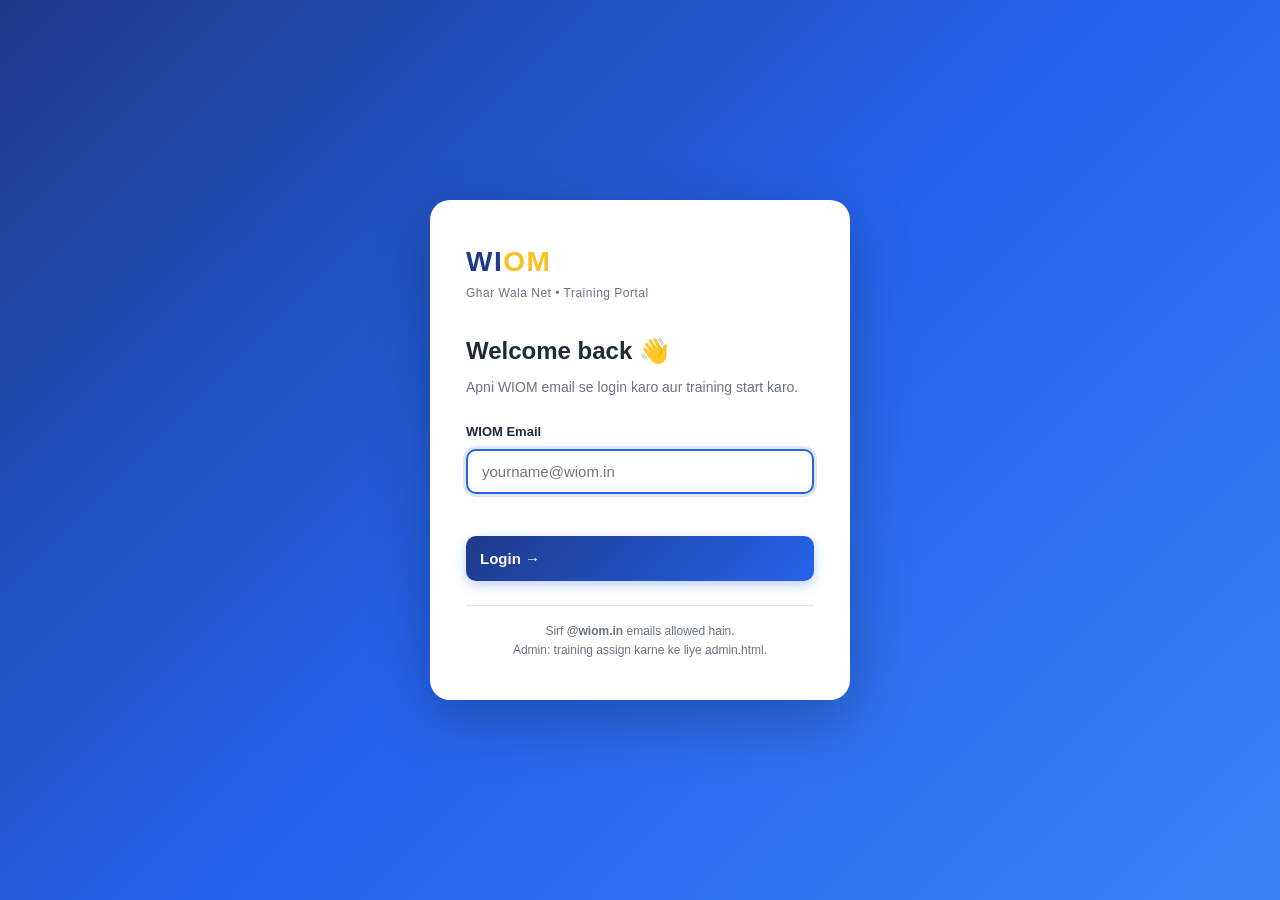
==== index.html @ 7b94e431 "Initial commit: WIOM Refresher Training portal Features: - Email-based login with auto-register via " ====
<!DOCTYPE html>
<html lang="en">
<head>
  <meta charset="UTF-8" />
  <meta name="viewport" content="width=device-width, initial-scale=1.0" />
  <title>WIOM Training — Ghar Wala Net</title>
  <link rel="stylesheet" href="css/style.css" />
  <link rel="stylesheet" href="css/auth.css" />
</head>
<body>

  <header class="topbar">
    <div>
      <div class="logo">WI<span>OM</span></div>
      <div class="tagline">Ghar Wala Net • Agent Training Portal</div>
    </div>
    <a href="#progress" class="nav-link" id="resetLink">Reset Progress</a>
  </header>

  <section class="hero">
    <div class="greeting" id="greeting">Namaste 👋</div>
    <h1>Aaj Ki Training</h1>
    <div class="date" id="todayDate">—</div>
    <div class="today-banner">
      Aaj aapko complete karni hai <strong id="todayCount">0</strong> categories
    </div>
  </section>

  <main class="container">

    <!-- WIOM Intro placeholders — content baad me bharenge -->
    <section class="intro-strip">
      <div class="intro-card">
        <h3>WIOM Kya Hai?</h3>
        <p id="introText">Loading...</p>
      </div>
      <div class="intro-card">
        <h3>Market Problem</h3>
        <p id="problemText">Loading...</p>
      </div>
      <div class="intro-card">
        <h3>Hamara Yogdan</h3>
        <p id="contributionText">Loading...</p>
      </div>
    </section>

    <!-- Today's Plan -->
    <section style="margin-bottom: 32px;">
      <div class="section-heading">
        <h2>📋 Aaj Ka Plan</h2>
        <span class="subtitle">Niche se select karo kis category ki training karni hai</span>
      </div>
      <div class="category-grid" id="todayGrid"></div>
    </section>

    <!-- All Categories -->
    <section>
      <div class="section-heading">
        <h2>🎯 Saari Categories</h2>
        <span class="subtitle">Practice ke liye koi bhi category select kar sakte ho</span>
      </div>
      <div class="category-grid" id="allGrid"></div>
    </section>

  </main>

  <div class="footer">
    WIOM Training Portal • v1.0 (Local Preview)
  </div>

  <script src="js/auth.js"></script>
  <script src="js/data.js"></script>
  <script src="js/app.js"></script>
</body>
</html>
---- css/style.css ----
/* WIOM Training — Modern, vibrant, agent-friendly */

* { margin: 0; padding: 0; box-sizing: border-box; }

body {
  font-family: 'Segoe UI', Tahoma, sans-serif;
  background: #F4F6FB;
  color: #1F2937;
  min-height: 100vh;
  line-height: 1.6;
}

/* HEADER */
.topbar {
  background: linear-gradient(135deg, #1E3A8A 0%, #2563EB 100%);
  color: white;
  padding: 18px 32px;
  display: flex;
  justify-content: space-between;
  align-items: center;
  box-shadow: 0 4px 12px rgba(30, 58, 138, 0.15);
}
.topbar .logo {
  font-size: 22px;
  font-weight: 700;
  letter-spacing: 1px;
}
.topbar .logo span { color: #FBBF24; }
.topbar .tagline {
  font-size: 13px;
  opacity: 0.9;
}
.topbar .nav-link {
  color: white;
  text-decoration: none;
  padding: 8px 16px;
  border-radius: 8px;
  background: rgba(255, 255, 255, 0.1);
  transition: background 0.2s;
}
.topbar .nav-link:hover { background: rgba(255, 255, 255, 0.2); }

/* HERO */
.hero {
  background: linear-gradient(135deg, #1E3A8A 0%, #2563EB 50%, #3B82F6 100%);
  color: white;
  padding: 50px 32px 80px;
  text-align: center;
  position: relative;
  overflow: hidden;
}
.hero::after {
  content: '';
  position: absolute;
  bottom: -1px;
  left: 0;
  right: 0;
  height: 40px;
  background: #F4F6FB;
  clip-path: polygon(0 100%, 100% 100%, 100% 40%, 0 100%);
}
.hero h1 {
  font-size: 36px;
  font-weight: 700;
  margin-bottom: 12px;
}
.hero .greeting {
  font-size: 18px;
  opacity: 0.95;
  margin-bottom: 8px;
}
.hero .date {
  font-size: 14px;
  opacity: 0.85;
  margin-bottom: 24px;
}
.hero .today-banner {
  display: inline-block;
  background: rgba(255, 255, 255, 0.15);
  border: 1px solid rgba(255, 255, 255, 0.3);
  padding: 14px 28px;
  border-radius: 50px;
  font-size: 16px;
  backdrop-filter: blur(8px);
}
.hero .today-banner strong { color: #FBBF24; font-size: 22px; }

/* CONTAINER */
.container {
  max-width: 1200px;
  margin: 0 auto;
  padding: 32px;
}

/* INTRO STRIP */
.intro-strip {
  display: grid;
  grid-template-columns: repeat(3, 1fr);
  gap: 16px;
  margin-bottom: 40px;
  margin-top: -40px;
  position: relative;
  z-index: 2;
}
.intro-card {
  background: white;
  padding: 24px;
  border-radius: 16px;
  box-shadow: 0 4px 20px rgba(0, 0, 0, 0.06);
  border-top: 4px solid #2563EB;
}
.intro-card:nth-child(2) { border-top-color: #F59E0B; }
.intro-card:nth-child(3) { border-top-color: #10B981; }
.intro-card h3 {
  font-size: 14px;
  font-weight: 600;
  color: #6B7280;
  text-transform: uppercase;
  letter-spacing: 0.5px;
  margin-bottom: 8px;
}
.intro-card p {
  font-size: 15px;
  color: #1F2937;
  white-space: pre-line;
}

/* SECTION HEADING */
.section-heading {
  display: flex;
  justify-content: space-between;
  align-items: center;
  margin-bottom: 20px;
}
.section-heading h2 {
  font-size: 24px;
  color: #1E3A8A;
}
.section-heading .subtitle {
  font-size: 14px;
  color: #6B7280;
}

/* CATEGORY GRID */
.category-grid {
  display: grid;
  grid-template-columns: repeat(auto-fill, minmax(300px, 1fr));
  gap: 20px;
}
.category-card {
  background: white;
  border-radius: 16px;
  overflow: hidden;
  box-shadow: 0 4px 20px rgba(0, 0, 0, 0.06);
  transition: transform 0.2s, box-shadow 0.2s;
  cursor: pointer;
  display: flex;
  flex-direction: column;
}
.category-card:hover {
  transform: translateY(-4px);
  box-shadow: 0 12px 32px rgba(0, 0, 0, 0.1);
}
.category-card .card-banner {
  height: 100px;
  display: flex;
  align-items: center;
  justify-content: center;
  font-size: 48px;
}
.category-card .card-body {
  padding: 20px;
  flex: 1;
  display: flex;
  flex-direction: column;
}
.category-card .level-badge {
  display: inline-block;
  background: #EFF6FF;
  color: #2563EB;
  font-size: 11px;
  font-weight: 700;
  padding: 4px 10px;
  border-radius: 50px;
  margin-bottom: 10px;
  width: fit-content;
}
.category-card h3 {
  font-size: 18px;
  margin-bottom: 8px;
  color: #1F2937;
}
.category-card .meta {
  display: flex;
  gap: 16px;
  font-size: 13px;
  color: #6B7280;
  margin-bottom: 16px;
}
.category-card .meta span { display: flex; align-items: center; gap: 4px; }
.category-card .progress-bar {
  height: 6px;
  background: #E5E7EB;
  border-radius: 50px;
  overflow: hidden;
  margin-bottom: 12px;
}
.category-card .progress-bar-fill {
  height: 100%;
  background: linear-gradient(90deg, #10B981, #34D399);
  width: 0%;
  transition: width 0.4s;
}
.category-card .start-btn {
  background: #1E3A8A;
  color: white;
  border: none;
  padding: 10px;
  border-radius: 10px;
  font-size: 14px;
  font-weight: 600;
  cursor: pointer;
  transition: background 0.2s;
}
.category-card .start-btn:hover { background: #2563EB; }
.category-card.completed .start-btn { background: #10B981; }
.category-card.completed .start-btn::before { content: '✓ '; }

/* TRAINING PAGE */
.training-page { background: #F4F6FB; min-height: 100vh; }
.training-hero {
  padding: 40px 32px;
  color: white;
  text-align: center;
}
.training-hero .level-badge {
  background: rgba(255, 255, 255, 0.2);
  padding: 4px 14px;
  border-radius: 50px;
  font-size: 12px;
  font-weight: 700;
  display: inline-block;
  margin-bottom: 12px;
}
.training-hero h1 { font-size: 32px; margin-bottom: 8px; }
.training-hero p { opacity: 0.95; }

.training-content {
  max-width: 900px;
  margin: -20px auto 40px;
  padding: 0 32px;
}
.module-card {
  background: white;
  border-radius: 16px;
  padding: 28px;
  margin-bottom: 20px;
  box-shadow: 0 4px 20px rgba(0, 0, 0, 0.06);
}
.module-card h2 {
  display: flex;
  align-items: center;
  gap: 10px;
  font-size: 20px;
  color: #1E3A8A;
  margin-bottom: 18px;
  padding-bottom: 12px;
  border-bottom: 2px solid #EFF6FF;
}
.module-card h2 .icon-box {
  width: 36px;
  height: 36px;
  background: #EFF6FF;
  border-radius: 10px;
  display: flex;
  align-items: center;
  justify-content: center;
  font-size: 20px;
}
.sop-step {
  display: flex;
  gap: 14px;
  padding: 14px;
  border-radius: 10px;
  margin-bottom: 8px;
  background: #F9FAFB;
  transition: background 0.2s;
}
.sop-step:hover { background: #EFF6FF; }
.sop-step .step-num {
  width: 32px;
  height: 32px;
  background: #2563EB;
  color: white;
  border-radius: 50%;
  display: flex;
  align-items: center;
  justify-content: center;
  font-weight: 700;
  flex-shrink: 0;
  font-size: 14px;
}
.sop-step .step-text { padding-top: 4px; font-size: 15px; }

.objection-card {
  border-left: 4px solid #F59E0B;
  background: #FFFBEB;
  padding: 16px;
  border-radius: 10px;
  margin-bottom: 12px;
}
.objection-card .objection-text {
  font-weight: 600;
  color: #92400E;
  margin-bottom: 8px;
  display: flex;
  align-items: start;
  gap: 8px;
}
.objection-card .objection-text::before { content: '💢'; }
.objection-card .response-text {
  background: white;
  padding: 12px;
  border-radius: 8px;
  font-size: 14px;
  display: flex;
  align-items: start;
  gap: 8px;
  border-left: 3px solid #10B981;
}
.objection-card .response-text::before { content: '✅'; }

/* CTA BUTTONS */
.cta-row {
  display: flex;
  gap: 12px;
  justify-content: center;
  margin-top: 24px;
}
.btn {
  padding: 14px 32px;
  border: none;
  border-radius: 12px;
  font-size: 16px;
  font-weight: 600;
  cursor: pointer;
  transition: all 0.2s;
  text-decoration: none;
  display: inline-flex;
  align-items: center;
  gap: 8px;
}
.btn-primary {
  background: linear-gradient(135deg, #1E3A8A, #2563EB);
  color: white;
  box-shadow: 0 4px 12px rgba(37, 99, 235, 0.3);
}
.btn-primary:hover {
  transform: translateY(-2px);
  box-shadow: 0 6px 20px rgba(37, 99, 235, 0.4);
}
.btn-secondary {
  background: white;
  color: #1E3A8A;
  border: 2px solid #E5E7EB;
}
.btn-secondary:hover { border-color: #2563EB; }

/* QUIZ PAGE */
.quiz-page { background: #F4F6FB; min-height: 100vh; }
.quiz-container {
  max-width: 720px;
  margin: 0 auto;
  padding: 32px;
}
.quiz-header {
  background: white;
  padding: 20px 28px;
  border-radius: 16px;
  margin-bottom: 16px;
  box-shadow: 0 4px 20px rgba(0, 0, 0, 0.06);
  display: flex;
  justify-content: space-between;
  align-items: center;
}
.quiz-header h2 { font-size: 18px; color: #1E3A8A; }
.quiz-header .progress-pill {
  background: #EFF6FF;
  color: #2563EB;
  padding: 6px 14px;
  border-radius: 50px;
  font-size: 13px;
  font-weight: 600;
}

.quiz-progress-bar {
  height: 8px;
  background: white;
  border-radius: 50px;
  overflow: hidden;
  margin-bottom: 20px;
  box-shadow: 0 2px 6px rgba(0, 0, 0, 0.04);
}
.quiz-progress-bar .fill {
  height: 100%;
  background: linear-gradient(90deg, #2563EB, #3B82F6);
  width: 0%;
  transition: width 0.4s;
}

.question-card {
  background: white;
  padding: 32px;
  border-radius: 16px;
  box-shadow: 0 4px 20px rgba(0, 0, 0, 0.06);
}
.question-card .q-number {
  font-size: 13px;
  color: #6B7280;
  font-weight: 600;
  margin-bottom: 8px;
  text-transform: uppercase;
  letter-spacing: 0.5px;
}
.question-card .q-text {
  font-size: 19px;
  color: #1F2937;
  margin-bottom: 24px;
  line-height: 1.5;
}
.options-list { display: flex; flex-direction: column; gap: 10px; margin-bottom: 24px; }
.option {
  background: #F9FAFB;
  border: 2px solid #E5E7EB;
  padding: 16px 20px;
  border-radius: 12px;
  cursor: pointer;
  transition: all 0.2s;
  display: flex;
  align-items: center;
  gap: 12px;
  font-size: 15px;
}
.option:hover { border-color: #2563EB; background: #EFF6FF; }
.option.selected { border-color: #2563EB; background: #EFF6FF; }
.option.correct { border-color: #10B981; background: #ECFDF5; color: #065F46; }
.option.wrong { border-color: #EF4444; background: #FEF2F2; color: #991B1B; }
.option .opt-letter {
  width: 28px; height: 28px;
  background: white;
  border-radius: 8px;
  display: flex;
  align-items: center;
  justify-content: center;
  font-weight: 700;
  font-size: 13px;
  flex-shrink: 0;
}
.option.selected .opt-letter { background: #2563EB; color: white; }
.option.correct .opt-letter { background: #10B981; color: white; }
.option.wrong .opt-letter { background: #EF4444; color: white; }

.feedback {
  padding: 14px;
  border-radius: 10px;
  margin-bottom: 16px;
  font-size: 14px;
  display: none;
}
.feedback.show { display: block; }
.feedback.correct-fb { background: #ECFDF5; color: #065F46; border: 1px solid #A7F3D0; }
.feedback.wrong-fb { background: #FEF2F2; color: #991B1B; border: 1px solid #FECACA; }

/* RESULTS */
.results-card {
  background: white;
  padding: 40px;
  border-radius: 20px;
  text-align: center;
  box-shadow: 0 8px 32px rgba(0, 0, 0, 0.08);
}
.results-card .result-emoji { font-size: 72px; margin-bottom: 16px; }
.results-card h2 { font-size: 28px; color: #1E3A8A; margin-bottom: 8px; }
.results-card .score {
  font-size: 56px;
  font-weight: 700;
  color: #2563EB;
  margin: 20px 0;
}
.results-card .score-label { color: #6B7280; font-size: 14px; margin-bottom: 28px; }

/* FOOTER */
.footer {
  text-align: center;
  padding: 24px;
  color: #6B7280;
  font-size: 13px;
}

/* RESPONSIVE */
@media (max-width: 768px) {
  .intro-strip { grid-template-columns: 1fr; }
  .hero h1 { font-size: 26px; }
  .container { padding: 20px; }
  .training-content { padding: 0 16px; }
}
---- css/auth.css ----
/* WIOM Auth + Admin pages */

.auth-body {
  background: linear-gradient(135deg, #1E3A8A 0%, #2563EB 50%, #3B82F6 100%);
  min-height: 100vh;
  display: flex;
  align-items: center;
  justify-content: center;
  padding: 20px;
  font-family: 'Segoe UI', Tahoma, sans-serif;
}

.auth-card {
  background: white;
  width: 100%;
  max-width: 420px;
  border-radius: 20px;
  padding: 40px 36px;
  box-shadow: 0 20px 60px rgba(0, 0, 0, 0.25);
}
.auth-logo {
  font-size: 28px;
  font-weight: 800;
  letter-spacing: 1.5px;
  color: #1E3A8A;
}
.auth-logo span { color: #FBBF24; }
.auth-tagline {
  font-size: 12px;
  color: #6B7280;
  margin-bottom: 28px;
  letter-spacing: 0.5px;
}
.auth-card h1 { font-size: 24px; color: #1F2937; margin-bottom: 6px; }
.auth-sub { color: #6B7280; font-size: 14px; margin-bottom: 24px; }

.auth-card label {
  display: block;
  font-size: 13px;
  font-weight: 600;
  color: #1F2937;
  margin-bottom: 6px;
}
.auth-card input[type="email"],
.auth-card input[type="text"] {
  width: 100%;
  padding: 12px 14px;
  border: 2px solid #E5E7EB;
  border-radius: 10px;
  font-size: 15px;
  outline: none;
  transition: border 0.15s, box-shadow 0.15s;
  margin-bottom: 12px;
}
.auth-card input:focus {
  border-color: #2563EB;
  box-shadow: 0 0 0 3px rgba(37, 99, 235, 0.15);
}
.auth-error {
  color: #DC2626;
  font-size: 13px;
  margin-bottom: 12px;
  min-height: 18px;
}
.auth-btn {
  width: 100%;
  padding: 14px;
  font-size: 15px;
  border-radius: 10px;
}
.auth-foot {
  margin-top: 24px;
  padding-top: 16px;
  border-top: 1px solid #E5E7EB;
  text-align: center;
  font-size: 12px;
  color: #6B7280;
  line-height: 1.6;
}

/* USER CHIP IN TOPBAR */
.wiom-user-chip {
  display: flex;
  align-items: center;
  gap: 12px;
  background: rgba(255, 255, 255, 0.1);
  padding: 6px 8px 6px 14px;
  border-radius: 50px;
}
.wuc-info { line-height: 1.2; }
.wuc-name { font-size: 13px; font-weight: 600; }
.wuc-role { font-size: 11px; opacity: 0.85; }
.wuc-link {
  background: rgba(255, 255, 255, 0.15);
  color: white;
  text-decoration: none;
  font-size: 12px;
  padding: 6px 12px;
  border-radius: 50px;
  transition: background 0.15s;
}
.wuc-link:hover { background: rgba(255, 255, 255, 0.25); }

/* ADMIN PAGE */
.admin-body { background: #F4F6FB; min-height: 100vh; font-family: 'Segoe UI', Tahoma, sans-serif; }
.admin-container { max-width: 1200px; margin: 0 auto; padding: 32px; }
.admin-stats {
  display: grid;
  grid-template-columns: repeat(4, 1fr);
  gap: 16px;
  margin-bottom: 24px;
}
.stat-card {
  background: white;
  padding: 18px 20px;
  border-radius: 14px;
  box-shadow: 0 4px 16px rgba(0, 0, 0, 0.05);
}
.stat-card .stat-label {
  font-size: 12px;
  color: #6B7280;
  text-transform: uppercase;
  letter-spacing: 0.5px;
  margin-bottom: 6px;
}
.stat-card .stat-value {
  font-size: 28px;
  font-weight: 700;
  color: #1E3A8A;
}
.stat-card.green .stat-value { color: #059669; }
.stat-card.amber .stat-value { color: #D97706; }
.stat-card.violet .stat-value { color: #7C3AED; }

.admin-section {
  background: white;
  border-radius: 16px;
  padding: 24px;
  margin-bottom: 20px;
  box-shadow: 0 4px 16px rgba(0, 0, 0, 0.05);
}
.admin-section h2 {
  font-size: 18px;
  color: #1E3A8A;
  margin-bottom: 16px;
  display: flex;
  justify-content: space-between;
  align-items: center;
}

table.admin-table {
  width: 100%;
  border-collapse: collapse;
}
table.admin-table th,
table.admin-table td {
  text-align: left;
  padding: 12px 14px;
  border-bottom: 1px solid #F3F4F6;
  font-size: 14px;
  vertical-align: top;
}
table.admin-table th {
  background: #F9FAFB;
  font-size: 12px;
  text-transform: uppercase;
  letter-spacing: 0.5px;
  color: #6B7280;
  font-weight: 600;
}
table.admin-table tr:last-child td { border-bottom: none; }

.assign-btn {
  background: #2563EB;
  color: white;
  border: none;
  padding: 6px 14px;
  border-radius: 8px;
  font-size: 12px;
  cursor: pointer;
  font-weight: 600;
}
.assign-btn:hover { background: #1E40AF; }

.user-pill {
  display: inline-block;
  background: #EFF6FF;
  color: #2563EB;
  padding: 2px 10px;
  border-radius: 50px;
  font-size: 11px;
  font-weight: 600;
}
.user-pill.admin { background: #FEF3C7; color: #92400E; }

.assign-count {
  font-weight: 700;
  color: #2563EB;
}
.score-cell {
  font-size: 13px;
  color: #6B7280;
}
.score-cell strong { color: #059669; }

/* MODAL */
.modal-overlay {
  position: fixed;
  inset: 0;
  background: rgba(15, 23, 42, 0.6);
  display: flex;
  align-items: center;
  justify-content: center;
  padding: 20px;
  z-index: 100;
  backdrop-filter: blur(4px);
}
.modal-overlay.hidden { display: none; }
.modal-card {
  background: white;
  width: 100%;
  max-width: 720px;
  max-height: 85vh;
  border-radius: 16px;
  display: flex;
  flex-direction: column;
  overflow: hidden;
}
.modal-head {
  padding: 20px 24px;
  border-bottom: 1px solid #E5E7EB;
  display: flex;
  justify-content: space-between;
  align-items: center;
}
.modal-head h3 { font-size: 18px; color: #1E3A8A; }
.modal-close {
  background: #F3F4F6;
  border: none;
  width: 32px;
  height: 32px;
  border-radius: 8px;
  cursor: pointer;
  font-size: 18px;
  color: #6B7280;
}
.modal-close:hover { background: #E5E7EB; }
.modal-body { padding: 20px 24px; overflow-y: auto; flex: 1; }
.modal-foot {
  padding: 16px 24px;
  border-top: 1px solid #E5E7EB;
  display: flex;
  justify-content: space-between;
  align-items: center;
  gap: 12px;
}
.modal-foot .selected-count { font-size: 13px; color: #6B7280; }

.assign-grid {
  display: grid;
  grid-template-columns: repeat(2, 1fr);
  gap: 8px;
}
.assign-row {
  display: flex;
  align-items: center;
  gap: 10px;
  padding: 10px 12px;
  border: 2px solid #E5E7EB;
  border-radius: 10px;
  cursor: pointer;
  transition: all 0.15s;
  background: #F9FAFB;
}
.assign-row:hover { border-color: #2563EB; background: #EFF6FF; }
.assign-row input { width: 16px; height: 16px; cursor: pointer; }
.assign-row.checked { border-color: #2563EB; background: #EFF6FF; }
.assign-row .a-icon { font-size: 18px; }
.assign-row .a-name { font-size: 13px; font-weight: 600; flex: 1; }
.assign-row .a-id { font-size: 11px; color: #6B7280; }

.bulk-actions {
  display: flex;
  gap: 8px;
  margin-bottom: 12px;
}
.bulk-btn {
  background: #F3F4F6;
  border: 1px solid #E5E7EB;
  padding: 6px 12px;
  border-radius: 8px;
  font-size: 12px;
  cursor: pointer;
  color: #1F2937;
}
.bulk-btn:hover { background: #E5E7EB; }

/* AGENT EMPTY-STATE (no assigned categories) */
.no-assignment-block {
  background: white;
  padding: 60px 30px;
  border-radius: 20px;
  text-align: center;
  margin: 32px auto;
  max-width: 600px;
  box-shadow: 0 8px 32px rgba(0, 0, 0, 0.06);
}
.no-assignment-block .na-emoji { font-size: 64px; margin-bottom: 16px; }
.no-assignment-block h2 { font-size: 22px; color: #1E3A8A; margin-bottom: 10px; }
.no-assignment-block p { color: #6B7280; line-height: 1.6; }
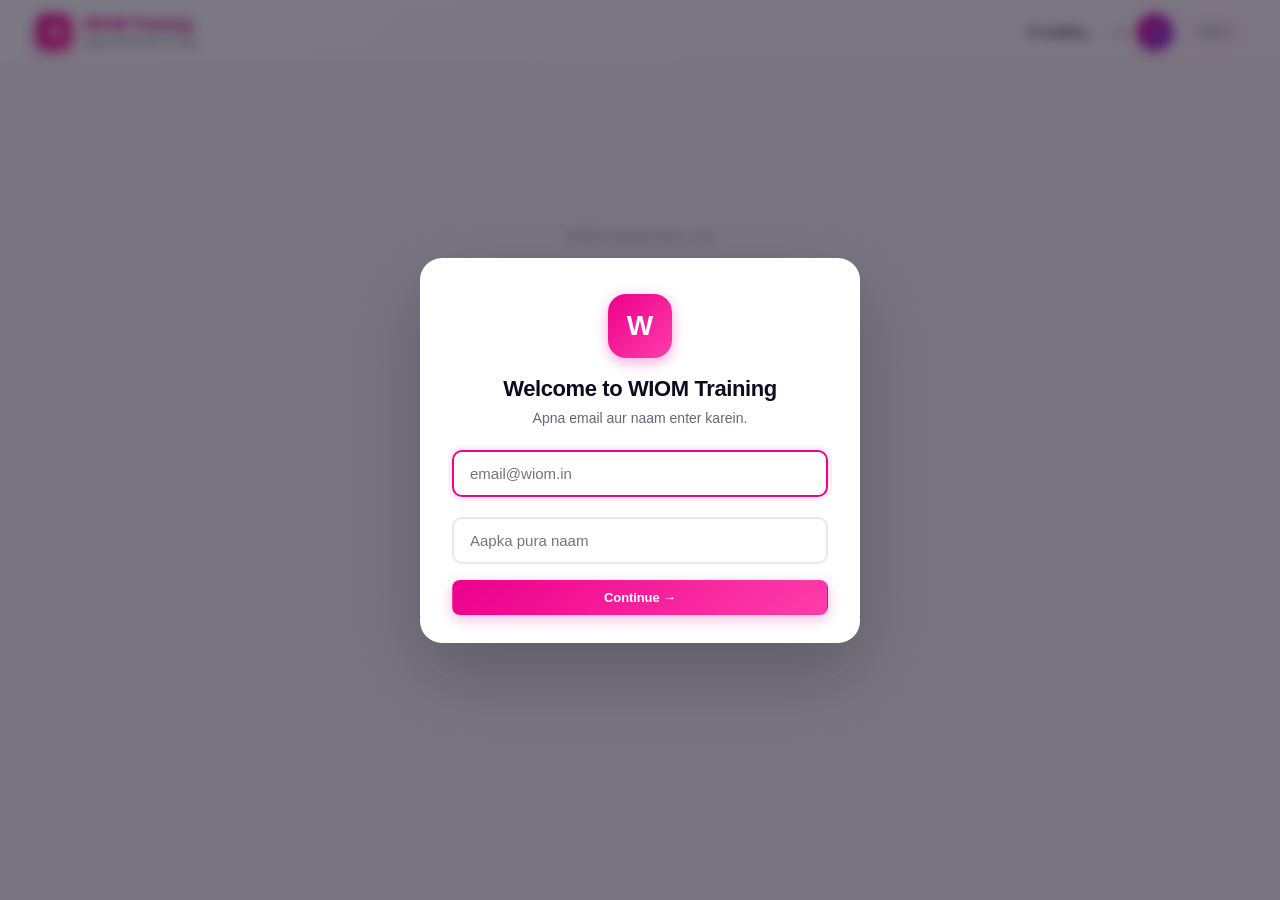
==== commit 4fa14c38: "Promote new training app to root index.html for GitHub Pages GitHub Pages serves index.html by defau" ====
--- a/index.html
+++ b/index.html
@@ -3,73 +3,48 @@
 <head>
   <meta charset="UTF-8" />
   <meta name="viewport" content="width=device-width, initial-scale=1.0" />
-  <title>WIOM Training — Ghar Wala Net</title>
-  <link rel="stylesheet" href="css/style.css" />
-  <link rel="stylesheet" href="css/auth.css" />
+  <title>WIOM Training Portal</title>
+  <link rel="stylesheet" href="css/wiom.css" />
 </head>
 <body>
 
+  <!-- LOGIN MODAL (first-time / switch user) -->
+  <div id="loginModal" class="modal-overlay hidden">
+    <div class="modal">
+      <div class="brand-mark big">W</div>
+      <h2>Welcome to WIOM Training</h2>
+      <p class="modal-sub">Apna email aur naam enter karein.</p>
+      <input type="email" id="emailInput" placeholder="email@wiom.in" autocomplete="email" />
+      <input type="text" id="nameInput" placeholder="Aapka pura naam" autocomplete="name" />
+      <div id="loginError" class="login-error"></div>
+      <button class="btn primary block" id="loginSubmit">Continue →</button>
+    </div>
+  </div>
+
+  <!-- TOP BAR -->
   <header class="topbar">
-    <div>
-      <div class="logo">WI<span>OM</span></div>
-      <div class="tagline">Ghar Wala Net • Agent Training Portal</div>
+    <div class="brand">
+      <div class="brand-mark">W</div>
+      <div class="brand-text">
+        <div class="name">WIOM Training</div>
+        <div class="sub">Agent Refresher Portal</div>
+      </div>
     </div>
-    <a href="#progress" class="nav-link" id="resetLink">Reset Progress</a>
+    <div class="user-block">
+      <span id="syncStatus" class="sync-status">Loading…</span>
+      <span class="user-name" id="userName">—</span>
+      <div class="avatar" id="userAvatar">?</div>
+      <a href="#" class="help-link" id="switchUserBtn" title="Switch agent">Switch</a>
+    </div>
   </header>
 
-  <section class="hero">
-    <div class="greeting" id="greeting">Namaste 👋</div>
-    <h1>Aaj Ki Training</h1>
-    <div class="date" id="todayDate">—</div>
-    <div class="today-banner">
-      Aaj aapko complete karni hai <strong id="todayCount">0</strong> categories
-    </div>
-  </section>
-
-  <main class="container">
-
-    <!-- WIOM Intro placeholders — content baad me bharenge -->
-    <section class="intro-strip">
-      <div class="intro-card">
-        <h3>WIOM Kya Hai?</h3>
-        <p id="introText">Loading...</p>
-      </div>
-      <div class="intro-card">
-        <h3>Market Problem</h3>
-        <p id="problemText">Loading...</p>
-      </div>
-      <div class="intro-card">
-        <h3>Hamara Yogdan</h3>
-        <p id="contributionText">Loading...</p>
-      </div>
-    </section>
-
-    <!-- Today's Plan -->
-    <section style="margin-bottom: 32px;">
-      <div class="section-heading">
-        <h2>📋 Aaj Ka Plan</h2>
-        <span class="subtitle">Niche se select karo kis category ki training karni hai</span>
-      </div>
-      <div class="category-grid" id="todayGrid"></div>
-    </section>
-
-    <!-- All Categories -->
-    <section>
-      <div class="section-heading">
-        <h2>🎯 Saari Categories</h2>
-        <span class="subtitle">Practice ke liye koi bhi category select kar sakte ho</span>
-      </div>
-      <div class="category-grid" id="allGrid"></div>
-    </section>
-
-  </main>
+  <!-- APP ROOT — views swap here -->
+  <main id="root" class="page"></main>
 
   <div class="footer">
-    WIOM Training Portal • v1.0 (Local Preview)
+    WIOM Training Portal · v1.0
   </div>
 
-  <script src="js/auth.js"></script>
-  <script src="js/data.js"></script>
-  <script src="js/app.js"></script>
+  <script src="js/wiom-app.js"></script>
 </body>
 </html>
--- a/css/wiom.css
+++ b/css/wiom.css
@@ -0,0 +1,1109 @@
+/* ============ WIOM Training — Lively / Game-ish ============ */
+:root {
+  --pink:        #EC008C;
+  --pink-dark:   #B8006F;
+  --pink-light:  #FF3DA9;
+  --pink-soft:   #FFE3F0;
+  --pink-line:   #FFB6D9;
+  --pink-tint:   #FFF0F7;
+
+  --gold:        #F59E0B;
+  --gold-bg:     #FEF3C7;
+  --gold-dark:   #B45309;
+
+  --purple:      #7C3AED;
+  --indigo:      #4F46E5;
+
+  --ink:         #0F0A1E;
+  --ink-2:       #1F1B2E;
+  --muted:       #6B6478;
+  --muted-2:     #A099AE;
+
+  --bg:          #FBF7FA;
+  --bg-2:        #FFF5FA;
+  --surface:     #FFFFFF;
+  --line:        #EDE4EC;
+  --line-soft:   #F5EEF3;
+
+  --green:       #10B981;
+  --green-dark:  #047857;
+  --green-bg:    #D1FAE5;
+  --amber:       #D97706;
+  --amber-bg:    #FEF3C7;
+  --red:         #DC2626;
+  --red-bg:      #FEE2E2;
+}
+
+* { box-sizing: border-box; margin: 0; padding: 0; }
+html, body {
+  font-family: "Inter", -apple-system, "Segoe UI", Roboto, sans-serif;
+  -webkit-font-smoothing: antialiased;
+  color: var(--ink);
+  background:
+    radial-gradient(ellipse 1200px 400px at 50% -200px, var(--pink-tint) 0%, transparent 60%),
+    var(--bg);
+  min-height: 100vh;
+}
+.hidden { display: none !important; }
+
+/* ---------- TOP BAR ---------- */
+.topbar {
+  background: linear-gradient(135deg, #fff 0%, var(--bg-2) 100%);
+  border-bottom: 1px solid var(--line);
+  padding: 14px 36px;
+  display: flex;
+  justify-content: space-between;
+  align-items: center;
+  position: sticky; top: 0; z-index: 10;
+  backdrop-filter: blur(12px);
+}
+.brand { display: flex; align-items: center; gap: 12px; }
+.brand-mark {
+  width: 36px; height: 36px;
+  background: linear-gradient(135deg, var(--pink) 0%, var(--pink-light) 100%);
+  color: white;
+  border-radius: 10px;
+  display: flex; align-items: center; justify-content: center;
+  font-weight: 800; font-size: 16px;
+  box-shadow: 0 4px 14px rgba(236, 0, 140, 0.35);
+}
+.brand-mark.big {
+  width: 64px; height: 64px; font-size: 28px; border-radius: 18px;
+  margin: 0 auto 18px;
+  animation: float 3s ease-in-out infinite;
+}
+@keyframes float {
+  0%, 100% { transform: translateY(0); }
+  50%      { transform: translateY(-6px); }
+}
+.brand-text { line-height: 1.2; }
+.brand-text .name {
+  font-weight: 800; font-size: 16px;
+  background: linear-gradient(90deg, var(--pink) 0%, var(--pink-dark) 100%);
+  -webkit-background-clip: text;
+  background-clip: text;
+  color: transparent;
+  letter-spacing: -0.3px;
+}
+.brand-text .sub  { font-size: 11px; color: var(--muted); margin-top: 1px; }
+
+.user-block { display: flex; align-items: center; gap: 10px; }
+.help-link {
+  font-size: 12px; color: var(--muted);
+  text-decoration: none;
+  border: 1px solid var(--line);
+  padding: 5px 12px;
+  border-radius: 50px;
+  transition: all 0.2s;
+}
+.help-link:hover { color: var(--pink); border-color: var(--pink-line); background: var(--pink-tint); }
+
+.sync-status {
+  font-size: 11px;
+  font-weight: 600;
+  padding: 4px 10px;
+  border-radius: 50px;
+  display: inline-flex; align-items: center; gap: 5px;
+}
+.sync-status::before { content: ""; width: 6px; height: 6px; border-radius: 50%; background: currentColor; }
+.sync-status.loading { background: var(--line-soft); color: var(--muted); }
+.sync-status.online  { background: var(--green-bg); color: var(--green-dark); }
+.sync-status.online::before { animation: pulse-dot 1.6s infinite; }
+.sync-status.offline { background: var(--amber-bg); color: var(--amber); }
+.sync-status.error   { background: var(--red-bg); color: var(--red); }
+
+@keyframes pulse-dot {
+  0%, 100% { opacity: 1; }
+  50%      { opacity: 0.4; }
+}
+
+.avatar {
+  width: 36px; height: 36px;
+  border-radius: 50%;
+  background: linear-gradient(135deg, var(--pink) 0%, var(--purple) 100%);
+  color: white;
+  display: flex; align-items: center; justify-content: center;
+  font-weight: 700; font-size: 13px;
+  box-shadow: 0 4px 10px rgba(236, 0, 140, 0.25);
+}
+.user-name { font-size: 13px; font-weight: 600; color: var(--ink-2); max-width: 160px; overflow: hidden; text-overflow: ellipsis; white-space: nowrap; }
+
+/* ---------- PAGE ---------- */
+.page {
+  max-width: 1200px;
+  margin: 0 auto;
+  padding: 36px 36px 60px;
+}
+.page-head {
+  display: flex;
+  justify-content: space-between;
+  align-items: flex-end;
+  margin-bottom: 32px;
+  gap: 20px;
+  flex-wrap: wrap;
+}
+.page-head h1 {
+  font-size: 30px;
+  font-weight: 800;
+  letter-spacing: -0.8px;
+  background: linear-gradient(90deg, var(--ink) 0%, var(--pink-dark) 100%);
+  -webkit-background-clip: text;
+  background-clip: text;
+  color: transparent;
+}
+.page-head h1 .emoji-bounce {
+  display: inline-block;
+  -webkit-text-fill-color: initial;
+  background: none;
+  animation: wave 2.5s ease-in-out infinite;
+  transform-origin: 70% 70%;
+}
+@keyframes wave {
+  0%, 60%, 100% { transform: rotate(0); }
+  10% { transform: rotate(14deg); }
+  20% { transform: rotate(-8deg); }
+  30% { transform: rotate(14deg); }
+  40% { transform: rotate(-4deg); }
+  50% { transform: rotate(10deg); }
+}
+.page-head .lede {
+  color: var(--muted);
+  font-size: 14px;
+  margin-top: 8px;
+  max-width: 580px;
+  line-height: 1.55;
+}
+.page-head .lede strong { color: var(--pink); font-weight: 700; }
+
+/* XP / Streak block */
+.stats-block {
+  display: flex; gap: 10px; flex-wrap: wrap;
+  align-items: stretch;
+}
+.stat-pill {
+  background: var(--surface);
+  border: 1px solid var(--line);
+  border-radius: 14px;
+  padding: 10px 16px;
+  display: flex; align-items: center; gap: 10px;
+  box-shadow: 0 2px 8px rgba(15, 10, 30, 0.04);
+  min-width: 140px;
+}
+.stat-pill .ico {
+  width: 36px; height: 36px;
+  border-radius: 10px;
+  display: flex; align-items: center; justify-content: center;
+  font-size: 18px;
+  flex-shrink: 0;
+}
+.stat-pill.xp .ico    { background: var(--pink-tint); }
+.stat-pill.streak .ico{ background: var(--gold-bg); }
+.stat-pill.level .ico { background: #EDE9FE; }
+.stat-pill .num {
+  font-size: 20px; font-weight: 800; letter-spacing: -0.5px;
+  line-height: 1;
+}
+.stat-pill .lbl {
+  font-size: 10.5px; color: var(--muted); font-weight: 600;
+  text-transform: uppercase; letter-spacing: 0.5px;
+  margin-top: 3px;
+}
+
+/* progress bar — animated stripes */
+.progress-track {
+  width: 100%;
+  height: 10px;
+  background: var(--line-soft);
+  border-radius: 50px;
+  overflow: hidden;
+  margin-top: 10px;
+  position: relative;
+}
+.progress-fill {
+  height: 100%;
+  background: linear-gradient(90deg, var(--pink) 0%, var(--pink-light) 50%, var(--gold) 100%);
+  background-size: 200% 100%;
+  animation: shimmer 3s linear infinite;
+  border-radius: 50px;
+  transition: width 0.6s cubic-bezier(.4, 0, .2, 1);
+  position: relative;
+}
+.progress-fill::after {
+  content: "";
+  position: absolute;
+  top: 0; right: 0; bottom: 0;
+  width: 24px;
+  background: linear-gradient(90deg, transparent, rgba(255,255,255,0.6), transparent);
+  animation: sweep 2s ease-in-out infinite;
+}
+@keyframes shimmer { to { background-position: -200% 0; } }
+@keyframes sweep   { 0%, 100% { transform: translateX(8px); opacity: 0; } 50% { opacity: 1; } }
+
+/* ---------- SECTION HEAD ---------- */
+.section-head {
+  display: flex;
+  justify-content: space-between;
+  align-items: center;
+  margin-bottom: 18px;
+  gap: 10px; flex-wrap: wrap;
+}
+.section-head h2 {
+  font-size: 16px;
+  font-weight: 700;
+  color: var(--ink);
+  letter-spacing: -0.2px;
+  display: inline-flex; align-items: center; gap: 8px;
+}
+.section-head h2::before {
+  content: ""; width: 4px; height: 18px;
+  background: linear-gradient(180deg, var(--pink), var(--pink-light));
+  border-radius: 50px;
+}
+.section-head .count {
+  font-size: 12px; color: var(--muted);
+  display: inline-flex; gap: 12px; flex-wrap: wrap;
+}
+.section-head .count .dot-passed::before { content: "●"; color: var(--green); margin-right: 4px; }
+.section-head .count .dot-retry::before  { content: "●"; color: var(--amber); margin-right: 4px; }
+.section-head .count .dot-ready::before  { content: "●"; color: var(--pink); margin-right: 4px; }
+.section-head .count .dot-locked::before { content: "●"; color: var(--muted-2); margin-right: 4px; }
+
+/* ---------- CARD GRID ---------- */
+.grid {
+  display: grid;
+  grid-template-columns: repeat(auto-fill, minmax(290px, 1fr));
+  gap: 18px;
+}
+.card {
+  background: var(--surface);
+  border: 1px solid var(--line);
+  border-radius: 16px;
+  padding: 22px 20px 18px;
+  transition: all 0.22s cubic-bezier(.4, 0, .2, 1);
+  cursor: pointer;
+  display: flex;
+  flex-direction: column;
+  position: relative;
+  min-height: 230px;
+  overflow: hidden;
+  animation: fadeUp 0.4s ease-out both;
+}
+.card:nth-child(1)  { animation-delay: 0.00s; }
+.card:nth-child(2)  { animation-delay: 0.04s; }
+.card:nth-child(3)  { animation-delay: 0.08s; }
+.card:nth-child(4)  { animation-delay: 0.12s; }
+.card:nth-child(5)  { animation-delay: 0.16s; }
+.card:nth-child(6)  { animation-delay: 0.20s; }
+.card:nth-child(n+7){ animation-delay: 0.24s; }
+@keyframes fadeUp {
+  from { opacity: 0; transform: translateY(10px); }
+  to   { opacity: 1; transform: translateY(0); }
+}
+
+.card:hover {
+  transform: translateY(-4px);
+  border-color: var(--pink-line);
+  box-shadow: 0 16px 36px -10px rgba(236, 0, 140, 0.22);
+}
+.card.is-open { border-color: var(--pink-line); }
+.card.is-open::before {
+  content: "";
+  position: absolute;
+  inset: -1px;
+  border-radius: 16px;
+  background: linear-gradient(135deg, var(--pink) 0%, var(--pink-light) 100%);
+  z-index: -1;
+  opacity: 0;
+  animation: ready-glow 2.4s ease-in-out infinite;
+}
+@keyframes ready-glow { 0%, 100% { opacity: 0; } 50% { opacity: 0.35; } }
+.card.is-done { background: linear-gradient(180deg, #fff 70%, var(--green-bg) 100%); }
+
+.card-top {
+  display: flex;
+  justify-content: space-between;
+  align-items: center;
+  margin-bottom: 14px;
+}
+.cat-icon {
+  width: 44px; height: 44px;
+  border-radius: 12px;
+  display: flex; align-items: center; justify-content: center;
+  font-size: 22px;
+  background: var(--pink-tint);
+  border: 1px solid var(--pink-line);
+  flex-shrink: 0;
+}
+.card.is-done .cat-icon { background: var(--green-bg); border-color: var(--green); }
+.card.locked  .cat-icon { background: var(--line-soft); border-color: var(--line); filter: grayscale(0.85); }
+
+.status {
+  display: inline-flex; align-items: center; gap: 6px;
+  font-size: 11px; font-weight: 700;
+  padding: 4px 9px; border-radius: 50px;
+  text-transform: uppercase; letter-spacing: 0.4px;
+}
+.status .dot { width: 6px; height: 6px; border-radius: 50%; }
+.status.done   { background: var(--green-bg); color: var(--green-dark); }
+.status.done .dot   { background: var(--green); }
+.status.open   { background: var(--pink-tint); color: var(--pink-dark); }
+.status.open .dot   { background: var(--pink); animation: pulse-dot 1.4s infinite; }
+.status.retry  { background: var(--amber-bg); color: var(--amber); }
+.status.retry .dot  { background: var(--amber); }
+.status.locked { background: var(--line-soft); color: var(--muted-2); }
+.status.locked .dot { background: var(--muted-2); }
+
+.card h3 {
+  font-size: 15.5px;
+  font-weight: 700;
+  line-height: 1.35;
+  color: var(--ink);
+  margin-bottom: 4px;
+  letter-spacing: -0.2px;
+}
+.card .cat-id {
+  font-size: 10.5px;
+  color: var(--muted);
+  font-weight: 600;
+  margin-bottom: 12px;
+  letter-spacing: 0.4px;
+  text-transform: uppercase;
+}
+.meta {
+  display: flex; gap: 14px;
+  font-size: 11.5px;
+  color: var(--muted);
+  margin-bottom: 16px;
+}
+.meta-item { display: inline-flex; align-items: center; gap: 4px; }
+.meta-item strong { color: var(--ink-2); font-weight: 700; }
+
+.card-footer {
+  display: flex;
+  justify-content: space-between;
+  align-items: center;
+  margin-top: auto;
+  gap: 10px;
+}
+.score-text { font-size: 12px; color: var(--muted); }
+.score-text strong { color: var(--green-dark); font-weight: 800; }
+.score-text strong.fail { color: var(--amber); }
+.lock-note { font-size: 11px; color: var(--muted-2); display: inline-flex; align-items: center; gap: 5px; }
+.lock-note::before { content: "🔒"; font-size: 12px; }
+
+.card.locked { cursor: default; background: #FAFAF9; opacity: 0.75; }
+.card.locked:hover { transform: none; box-shadow: none; border-color: var(--line); }
+.card.locked h3, .card.locked .cat-id { color: var(--muted); }
+
+/* checkmark ribbon on done card */
+.card.is-done::after {
+  content: "✓";
+  position: absolute;
+  top: 14px; right: 14px;
+  width: 26px; height: 26px;
+  background: linear-gradient(135deg, var(--green) 0%, var(--green-dark) 100%);
+  color: white;
+  border-radius: 50%;
+  display: flex; align-items: center; justify-content: center;
+  font-weight: 800; font-size: 14px;
+  box-shadow: 0 4px 10px rgba(16, 185, 129, 0.4);
+  animation: pop 0.5s cubic-bezier(.4,1.8,.6,1) both;
+}
+@keyframes pop {
+  0% { transform: scale(0); }
+  100% { transform: scale(1); }
+}
+.card.is-done .status { display: none; }
+
+/* ---------- BUTTONS ---------- */
+.btn {
+  padding: 9px 16px;
+  border-radius: 8px;
+  border: 1.5px solid transparent;
+  font-size: 13px;
+  font-weight: 700;
+  cursor: pointer;
+  transition: all 0.18s;
+  font-family: inherit;
+  text-decoration: none;
+  display: inline-flex; align-items: center; justify-content: center; gap: 6px;
+  letter-spacing: -0.1px;
+}
+.btn.primary {
+  background: linear-gradient(135deg, var(--pink) 0%, var(--pink-light) 100%);
+  color: white;
+  box-shadow: 0 4px 14px rgba(236, 0, 140, 0.28);
+}
+.btn.primary:hover { transform: translateY(-1px); box-shadow: 0 8px 22px rgba(236, 0, 140, 0.45); }
+.btn.primary:active { transform: translateY(0); }
+.btn.ghost {
+  background: var(--surface);
+  color: var(--ink-2);
+  border-color: var(--line);
+}
+.btn.ghost:hover { border-color: var(--pink-line); color: var(--pink-dark); background: var(--pink-tint); }
+.btn.disabled { background: var(--line-soft); color: var(--muted-2); cursor: not-allowed; box-shadow: none; }
+.btn.lg { padding: 13px 26px; font-size: 14px; border-radius: 10px; }
+.btn.block { width: 100%; }
+
+/* ---------- MODAL ---------- */
+.modal-overlay {
+  position: fixed; inset: 0;
+  background: rgba(15, 10, 30, 0.55);
+  display: flex; align-items: center; justify-content: center;
+  z-index: 100;
+  padding: 20px;
+  backdrop-filter: blur(6px);
+  animation: fadeIn 0.3s ease-out;
+}
+@keyframes fadeIn { from { opacity: 0; } to { opacity: 1; } }
+.modal {
+  background: var(--surface);
+  border-radius: 22px;
+  padding: 36px 32px 28px;
+  max-width: 440px;
+  width: 100%;
+  text-align: center;
+  box-shadow: 0 30px 80px rgba(15, 10, 30, 0.25);
+  position: relative;
+  animation: modalPop 0.4s cubic-bezier(.4,1.6,.6,1) both;
+}
+@keyframes modalPop {
+  from { opacity: 0; transform: scale(0.9) translateY(20px); }
+  to   { opacity: 1; transform: scale(1) translateY(0); }
+}
+.modal h2 { font-size: 22px; margin-bottom: 8px; letter-spacing: -0.4px; }
+.modal-sub { color: var(--muted); font-size: 14px; margin-bottom: 24px; }
+.modal input {
+  width: 100%;
+  padding: 13px 16px;
+  border: 2px solid var(--line);
+  border-radius: 10px;
+  font-size: 15px;
+  font-family: inherit;
+  outline: none;
+  margin-bottom: 16px;
+  transition: border-color 0.15s, box-shadow 0.15s;
+}
+.modal input:focus { border-color: var(--pink); box-shadow: 0 0 0 4px var(--pink-tint); }
+.modal input + input { margin-top: 4px; }
+.login-error {
+  display: none;
+  background: var(--red-bg);
+  color: var(--red);
+  font-size: 13px;
+  padding: 8px 12px;
+  border-radius: 8px;
+  margin-bottom: 12px;
+  text-align: left;
+}
+.login-error.show { display: block; }
+
+/* ---------- ADMIN DASHBOARD ---------- */
+.admin-stats {
+  display: grid;
+  grid-template-columns: repeat(auto-fit, minmax(180px, 1fr));
+  gap: 14px;
+  margin-bottom: 24px;
+}
+.admin-stat {
+  background: var(--surface);
+  border: 1px solid var(--line);
+  border-radius: 14px;
+  padding: 18px 20px;
+  display: flex;
+  align-items: center;
+  gap: 14px;
+  position: relative;
+  overflow: hidden;
+}
+.admin-stat::before {
+  content: ""; position: absolute;
+  left: 0; top: 0; bottom: 0; width: 4px;
+  background: var(--pink);
+}
+.admin-stat.green::before  { background: var(--green); }
+.admin-stat.gold::before   { background: var(--gold); }
+.admin-stat.purple::before { background: var(--purple); }
+.admin-stat .ico {
+  width: 44px; height: 44px;
+  border-radius: 12px;
+  background: var(--pink-tint);
+  display: flex; align-items: center; justify-content: center;
+  font-size: 22px;
+}
+.admin-stat.green  .ico { background: var(--green-bg); }
+.admin-stat.gold   .ico { background: var(--gold-bg); }
+.admin-stat.purple .ico { background: #EDE9FE; }
+.admin-stat .num {
+  font-size: 24px; font-weight: 800; letter-spacing: -0.5px;
+  line-height: 1.1;
+}
+.admin-stat .lbl {
+  font-size: 11px; color: var(--muted); font-weight: 600;
+  text-transform: uppercase; letter-spacing: 0.5px;
+  margin-top: 4px;
+}
+
+.admin-toolbar {
+  display: flex;
+  gap: 10px;
+  margin-bottom: 14px;
+  align-items: center;
+  flex-wrap: wrap;
+}
+.admin-search {
+  flex: 1; min-width: 220px;
+  padding: 10px 14px;
+  border: 1px solid var(--line);
+  border-radius: 10px;
+  font-size: 14px;
+  font-family: inherit;
+  outline: none;
+  transition: border-color 0.15s;
+  background: var(--surface);
+}
+.admin-search:focus { border-color: var(--pink); box-shadow: 0 0 0 3px var(--pink-tint); }
+
+.agent-table {
+  background: var(--surface);
+  border: 1px solid var(--line);
+  border-radius: 14px;
+  overflow: hidden;
+}
+.agent-table table { width: 100%; border-collapse: collapse; font-size: 13.5px; }
+.agent-table thead th {
+  background: var(--pink-tint);
+  color: var(--pink-dark);
+  font-weight: 700;
+  text-align: left;
+  padding: 12px 16px;
+  font-size: 11.5px;
+  text-transform: uppercase;
+  letter-spacing: 0.5px;
+  border-bottom: 1px solid var(--pink-line);
+}
+.agent-table tbody td {
+  padding: 13px 16px;
+  border-bottom: 1px solid var(--line-soft);
+  vertical-align: middle;
+}
+.agent-table tbody tr:hover { background: var(--bg-2); }
+.agent-table tbody tr:last-child td { border-bottom: none; }
+.agent-table tbody tr.expand-row td { padding: 0; background: var(--bg); }
+.agent-table .agent-name {
+  font-weight: 700;
+  color: var(--ink);
+  display: flex; align-items: center; gap: 10px;
+}
+.agent-table .agent-name .av {
+  width: 30px; height: 30px;
+  border-radius: 50%;
+  background: linear-gradient(135deg, var(--pink) 0%, var(--purple) 100%);
+  color: white;
+  font-size: 11px; font-weight: 800;
+  display: flex; align-items: center; justify-content: center;
+  flex-shrink: 0;
+}
+.agent-table .email-cell { color: var(--muted); font-family: ui-monospace, monospace; font-size: 12px; }
+.agent-table .pill-passed {
+  display: inline-flex; align-items: center; gap: 6px;
+  background: var(--green-bg);
+  color: var(--green-dark);
+  font-weight: 800;
+  font-size: 13px;
+  padding: 3px 10px;
+  border-radius: 50px;
+}
+.agent-table .pill-passed .frac { font-size: 11px; opacity: 0.85; }
+.agent-table .relative-time { color: var(--muted); font-size: 12px; }
+.agent-table .role-admin {
+  background: var(--pink); color: white;
+  font-size: 10px; font-weight: 800;
+  padding: 2px 8px; border-radius: 50px;
+  text-transform: uppercase; letter-spacing: 0.5px;
+  margin-left: 6px;
+}
+
+.expand-content { padding: 18px 22px; }
+.expand-content h4 {
+  font-size: 12px; color: var(--pink-dark);
+  text-transform: uppercase; letter-spacing: 0.5px;
+  margin-bottom: 10px;
+}
+.attempt-list {
+  display: grid;
+  grid-template-columns: repeat(auto-fill, minmax(280px, 1fr));
+  gap: 8px;
+}
+.attempt-item {
+  background: var(--surface);
+  border: 1px solid var(--line);
+  border-radius: 8px;
+  padding: 10px 12px;
+  font-size: 12.5px;
+  display: flex; justify-content: space-between; align-items: center;
+}
+.attempt-item .cat { font-weight: 600; color: var(--ink-2); }
+.attempt-item .meta { color: var(--muted); font-size: 11px; }
+.attempt-item .verdict { font-weight: 800; font-size: 12px; padding: 2px 8px; border-radius: 50px; }
+.attempt-item .verdict.pass { background: var(--green-bg); color: var(--green-dark); }
+.attempt-item .verdict.retry { background: var(--amber-bg); color: var(--amber); }
+
+.empty-block {
+  text-align: center;
+  padding: 60px 20px;
+  color: var(--muted);
+}
+.empty-block .big { font-size: 40px; margin-bottom: 10px; }
+
+/* offline banner */
+.local-banner {
+  background: var(--amber-bg);
+  border: 1px solid #FBBF24;
+  color: var(--amber);
+  padding: 8px 14px;
+  border-radius: 50px;
+  font-size: 12px;
+  font-weight: 600;
+  display: inline-block;
+  margin-bottom: 18px;
+}
+
+/* ---------- DETAIL VIEW ---------- */
+.detail-head {
+  display: flex; align-items: center; gap: 14px;
+  margin-bottom: 20px;
+}
+.detail-head .back {
+  font-size: 13px; color: var(--muted);
+  text-decoration: none;
+  display: inline-flex; align-items: center; gap: 5px;
+  padding: 6px 12px;
+  border-radius: 50px;
+  border: 1px solid var(--line);
+  transition: all 0.15s;
+  font-weight: 600;
+}
+.detail-head .back:hover { color: var(--pink); border-color: var(--pink-line); background: var(--pink-tint); }
+
+.detail-hero {
+  background: linear-gradient(135deg, var(--pink) 0%, var(--pink-light) 50%, #FF6BB5 100%);
+  border-radius: 18px;
+  padding: 28px 30px;
+  color: white;
+  margin-bottom: 24px;
+  position: relative;
+  overflow: hidden;
+  box-shadow: 0 12px 28px -6px rgba(236, 0, 140, 0.45);
+}
+.detail-hero::before {
+  content: "";
+  position: absolute;
+  top: -40%; right: -10%;
+  width: 320px; height: 320px;
+  background: radial-gradient(circle, rgba(255,255,255,0.18) 0%, transparent 60%);
+  pointer-events: none;
+}
+.detail-hero .crumb { font-size: 12px; opacity: 0.85; margin-bottom: 8px; font-weight: 600; letter-spacing: 0.4px; }
+.detail-hero h1 { font-size: 26px; letter-spacing: -0.5px; margin-bottom: 8px; }
+.detail-hero .hero-meta { display: flex; gap: 18px; font-size: 13px; opacity: 0.95; margin-top: 12px; }
+.detail-hero .hero-meta .item { display: inline-flex; align-items: center; gap: 5px; background: rgba(255,255,255,0.15); padding: 5px 12px; border-radius: 50px; backdrop-filter: blur(4px); }
+
+.detail-section {
+  background: var(--surface);
+  border: 1px solid var(--line);
+  border-radius: 16px;
+  padding: 24px 26px;
+  margin-bottom: 18px;
+  box-shadow: 0 2px 10px rgba(15, 10, 30, 0.03);
+}
+.detail-section h3 {
+  font-size: 13px;
+  font-weight: 700;
+  text-transform: uppercase;
+  letter-spacing: 0.6px;
+  color: var(--pink-dark);
+  margin-bottom: 18px;
+  padding-bottom: 12px;
+  border-bottom: 1px solid var(--line-soft);
+  display: inline-flex; align-items: center; gap: 8px;
+}
+.detail-section h3 .ico { font-size: 18px; }
+
+.sop-step {
+  display: flex; gap: 14px;
+  padding: 14px 16px;
+  background: var(--bg);
+  border: 1px solid var(--line-soft);
+  border-radius: 12px;
+  margin-bottom: 8px;
+  font-size: 14px;
+  line-height: 1.6;
+  transition: transform 0.15s, border-color 0.15s;
+}
+.sop-step:hover {
+  transform: translateX(4px);
+  border-color: var(--pink-line);
+}
+.sop-step .num {
+  width: 28px; height: 28px;
+  background: linear-gradient(135deg, var(--pink) 0%, var(--pink-light) 100%);
+  color: white;
+  border-radius: 50%;
+  display: flex; align-items: center; justify-content: center;
+  font-weight: 800; font-size: 12px;
+  flex-shrink: 0;
+  margin-top: 1px;
+  box-shadow: 0 3px 8px rgba(236, 0, 140, 0.3);
+}
+.sop-step .txt { flex: 1; white-space: pre-wrap; color: var(--ink-2); }
+
+.obj-pair {
+  border: 1px solid var(--pink-line);
+  background: linear-gradient(180deg, var(--pink-tint) 0%, #fff 100%);
+  padding: 16px 18px;
+  border-radius: 12px;
+  margin-bottom: 12px;
+  transition: transform 0.15s, box-shadow 0.15s;
+}
+.obj-pair:hover {
+  transform: translateY(-2px);
+  box-shadow: 0 8px 20px -4px rgba(236, 0, 140, 0.18);
+}
+.obj-q {
+  font-weight: 700;
+  color: var(--pink-dark);
+  margin-bottom: 10px;
+  font-size: 14px;
+  display: flex; align-items: flex-start; gap: 8px;
+}
+.obj-q::before { content: "💬"; font-size: 16px; flex-shrink: 0; }
+.obj-a {
+  background: var(--surface);
+  padding: 12px 14px;
+  border-radius: 8px;
+  font-size: 14px;
+  line-height: 1.55;
+  color: var(--ink-2);
+  border-left: 3px solid var(--green);
+}
+.obj-a::before {
+  content: "✓ RESPONSE";
+  font-weight: 800;
+  color: var(--green);
+  font-size: 10px;
+  letter-spacing: 0.5px;
+  display: block;
+  margin-bottom: 5px;
+}
+
+.cta-row {
+  display: flex;
+  justify-content: center;
+  gap: 12px;
+  margin: 28px 0 0;
+  flex-wrap: wrap;
+}
+
+/* ---------- QUIZ ---------- */
+.quiz-shell { max-width: 760px; margin: 0 auto; }
+.quiz-head {
+  display: flex; justify-content: space-between; align-items: center;
+  margin-bottom: 12px;
+  gap: 12px;
+}
+.quiz-head .qtitle { font-size: 14px; color: var(--muted); }
+.quiz-head .qtitle strong { color: var(--ink); font-weight: 800; }
+.streak-chip {
+  display: inline-flex; align-items: center; gap: 4px;
+  background: var(--gold-bg);
+  color: var(--gold-dark);
+  padding: 5px 12px;
+  border-radius: 50px;
+  font-weight: 800;
+  font-size: 12px;
+}
+.streak-chip.active { animation: shake 0.4s; }
+@keyframes shake {
+  0%, 100% { transform: rotate(0); }
+  25% { transform: rotate(-5deg) scale(1.1); }
+  75% { transform: rotate(5deg) scale(1.1); }
+}
+
+.quiz-progress-bar {
+  height: 8px;
+  background: var(--line-soft);
+  border-radius: 50px;
+  overflow: hidden;
+  margin-bottom: 24px;
+}
+.quiz-progress-bar > span {
+  display: block; height: 100%;
+  background: linear-gradient(90deg, var(--pink) 0%, var(--pink-light) 100%);
+  transition: width 0.4s cubic-bezier(.4,0,.2,1);
+}
+
+.q-card {
+  background: var(--surface);
+  border: 1px solid var(--line);
+  border-radius: 18px;
+  padding: 30px 32px;
+  box-shadow: 0 10px 30px -10px rgba(15, 10, 30, 0.08);
+  animation: slideIn 0.3s ease-out;
+}
+@keyframes slideIn {
+  from { opacity: 0; transform: translateX(20px); }
+  to   { opacity: 1; transform: translateX(0); }
+}
+.q-number { font-size: 11px; color: var(--pink); font-weight: 800; text-transform: uppercase; letter-spacing: 0.8px; margin-bottom: 14px; }
+.q-text { font-size: 18px; font-weight: 700; line-height: 1.45; color: var(--ink); margin-bottom: 24px; letter-spacing: -0.3px; }
+
+.options { display: flex; flex-direction: column; gap: 10px; margin-bottom: 18px; }
+.option {
+  display: flex; align-items: flex-start; gap: 14px;
+  padding: 14px 16px;
+  border: 2px solid var(--line);
+  border-radius: 12px;
+  cursor: pointer;
+  background: var(--surface);
+  transition: all 0.15s;
+  font-size: 14px;
+  line-height: 1.5;
+}
+.option:hover { border-color: var(--pink); background: var(--pink-tint); transform: translateX(4px); }
+.option .letter {
+  width: 28px; height: 28px;
+  border-radius: 8px;
+  background: var(--line-soft);
+  display: flex; align-items: center; justify-content: center;
+  font-weight: 800; font-size: 13px;
+  flex-shrink: 0;
+  color: var(--ink-2);
+  transition: all 0.15s;
+}
+.option:hover .letter { background: var(--pink); color: white; }
+.option.correct {
+  border-color: var(--green);
+  background: var(--green-bg);
+  animation: rightBounce 0.5s cubic-bezier(.4,1.6,.6,1);
+}
+.option.correct .letter { background: var(--green); color: white; }
+.option.wrong {
+  border-color: var(--red);
+  background: var(--red-bg);
+  animation: wrongShake 0.4s;
+}
+.option.wrong .letter { background: var(--red); color: white; }
+.option.disabled { cursor: default; transform: none; }
+.option.disabled:hover { background: inherit; transform: none; }
+.option.correct:hover, .option.wrong:hover { background: inherit; }
+
+@keyframes rightBounce {
+  0% { transform: scale(0.98); }
+  50% { transform: scale(1.02); }
+  100% { transform: scale(1); }
+}
+@keyframes wrongShake {
+  0%, 100% { transform: translateX(0); }
+  20% { transform: translateX(-6px); }
+  40% { transform: translateX(6px); }
+  60% { transform: translateX(-3px); }
+  80% { transform: translateX(3px); }
+}
+
+.feedback {
+  padding: 14px 16px;
+  border-radius: 10px;
+  font-size: 14px;
+  margin-bottom: 14px;
+  display: none;
+  font-weight: 600;
+  animation: slideDown 0.25s ease-out;
+}
+@keyframes slideDown { from { opacity: 0; transform: translateY(-6px); } to { opacity: 1; transform: translateY(0); } }
+.feedback.show { display: block; }
+.feedback.correct-fb { background: var(--green-bg); color: var(--green-dark); border-left: 4px solid var(--green); }
+.feedback.wrong-fb { background: var(--red-bg); color: var(--red); border-left: 4px solid var(--red); }
+
+.quiz-footer {
+  display: flex;
+  justify-content: space-between;
+  align-items: center;
+  margin-top: 16px;
+  gap: 10px;
+}
+.quiz-footer .hint { font-size: 12px; color: var(--muted); display: inline-flex; align-items: center; gap: 5px; }
+.quiz-footer .hint::before { content: "🎯"; }
+
+/* floating +Correct chip */
+.float-chip {
+  position: fixed;
+  top: 50%; left: 50%;
+  transform: translate(-50%, -50%);
+  background: linear-gradient(135deg, var(--green) 0%, var(--green-dark) 100%);
+  color: white;
+  padding: 10px 22px;
+  border-radius: 50px;
+  font-weight: 800;
+  font-size: 16px;
+  box-shadow: 0 10px 30px rgba(16, 185, 129, 0.4);
+  z-index: 200;
+  pointer-events: none;
+  animation: floatUp 1.1s ease-out forwards;
+}
+@keyframes floatUp {
+  0%   { opacity: 0; transform: translate(-50%, -30%) scale(0.6); }
+  20%  { opacity: 1; transform: translate(-50%, -50%) scale(1.1); }
+  40%  { transform: translate(-50%, -50%) scale(1); }
+  100% { opacity: 0; transform: translate(-50%, -120%) scale(0.9); }
+}
+
+/* ---------- RESULT ---------- */
+.result-card {
+  background: var(--surface);
+  border: 1px solid var(--line);
+  border-radius: 22px;
+  padding: 44px 36px;
+  text-align: center;
+  max-width: 540px;
+  margin: 20px auto;
+  position: relative;
+  overflow: hidden;
+  box-shadow: 0 20px 60px -20px rgba(15, 10, 30, 0.15);
+}
+.result-card.pass {
+  background:
+    radial-gradient(ellipse 600px 240px at 50% 0%, var(--green-bg) 0%, transparent 70%),
+    var(--surface);
+  border-color: var(--green);
+}
+.result-card.fail {
+  background:
+    radial-gradient(ellipse 600px 240px at 50% 0%, var(--amber-bg) 0%, transparent 70%),
+    var(--surface);
+  border-color: var(--amber);
+}
+.result-card .emoji {
+  font-size: 64px;
+  margin-bottom: 12px;
+  animation: emojiPop 0.6s cubic-bezier(.4,1.8,.6,1) both;
+}
+@keyframes emojiPop {
+  from { transform: scale(0) rotate(-30deg); }
+  to   { transform: scale(1) rotate(0); }
+}
+.result-card h2 { font-size: 26px; letter-spacing: -0.5px; margin-bottom: 6px; }
+.result-card .score-big {
+  font-size: 72px;
+  font-weight: 900;
+  letter-spacing: -3px;
+  margin: 18px 0 6px;
+  line-height: 1;
+  animation: scoreCount 0.8s ease-out;
+}
+@keyframes scoreCount {
+  from { transform: scale(0.4); opacity: 0; }
+  to   { transform: scale(1); opacity: 1; }
+}
+.result-card.pass .score-big {
+  background: linear-gradient(135deg, var(--green) 0%, var(--green-dark) 100%);
+  -webkit-background-clip: text;
+  background-clip: text;
+  color: transparent;
+}
+.result-card.fail .score-big { color: var(--amber); }
+.result-card .lbl {
+  font-size: 12px;
+  font-weight: 800;
+  letter-spacing: 1.5px;
+  text-transform: uppercase;
+  margin-bottom: 18px;
+}
+.result-card.pass .lbl { color: var(--green-dark); }
+.result-card.fail .lbl { color: var(--amber); }
+.result-card .msg { color: var(--muted); margin-bottom: 26px; font-size: 14px; line-height: 1.7; }
+.result-card .msg strong { color: var(--ink); font-weight: 700; }
+
+/* confetti pieces */
+.confetti-wrap {
+  position: fixed; inset: 0;
+  pointer-events: none;
+  z-index: 90;
+  overflow: hidden;
+}
+.confetti {
+  position: absolute;
+  top: -20px;
+  width: 10px; height: 14px;
+  opacity: 0;
+  animation: confettiFall 2.6s linear forwards;
+}
+@keyframes confettiFall {
+  0%   { transform: translateY(0) rotate(0); opacity: 1; }
+  100% { transform: translateY(105vh) rotate(720deg); opacity: 0.6; }
+}
+
+/* unlock toast */
+.toast {
+  position: fixed;
+  bottom: 24px; left: 50%;
+  transform: translateX(-50%);
+  background: var(--ink);
+  color: white;
+  padding: 12px 22px;
+  border-radius: 50px;
+  font-size: 14px;
+  font-weight: 600;
+  box-shadow: 0 12px 30px rgba(15, 10, 30, 0.3);
+  z-index: 150;
+  animation: toastIn 0.4s ease-out, toastOut 0.4s ease-in 3.6s forwards;
+  display: inline-flex; align-items: center; gap: 8px;
+}
+@keyframes toastIn  { from { opacity: 0; transform: translate(-50%, 30px); } to { opacity: 1; transform: translate(-50%, 0); } }
+@keyframes toastOut { to   { opacity: 0; transform: translate(-50%, 30px); } }
+
+/* ---------- FOOTER ---------- */
+.footer {
+  text-align: center;
+  padding: 28px;
+  color: var(--muted-2);
+  font-size: 12px;
+  margin-top: 40px;
+}
+
+/* ---------- LOADING / EMPTY ---------- */
+.spinner-block {
+  text-align: center;
+  padding: 80px 20px;
+  color: var(--muted);
+}
+.spinner {
+  width: 36px; height: 36px;
+  border: 3px solid var(--pink-tint);
+  border-top-color: var(--pink);
+  border-radius: 50%;
+  margin: 0 auto 14px;
+  animation: spin 0.8s linear infinite;
+}
+@keyframes spin { to { transform: rotate(360deg); } }
+
+.error-block {
+  background: var(--red-bg);
+  border: 1px solid #FCA5A5;
+  color: var(--red);
+  padding: 16px 20px;
+  border-radius: 12px;
+  font-size: 14px;
+}
+
+/* mobile */
+@media (max-width: 640px) {
+  .page { padding: 24px 18px 40px; }
+  .topbar { padding: 12px 18px; }
+  .page-head h1 { font-size: 24px; }
+  .grid { grid-template-columns: 1fr; }
+  .detail-hero { padding: 22px 20px; }
+  .q-card { padding: 22px; }
+  .result-card { padding: 32px 22px; }
+}
